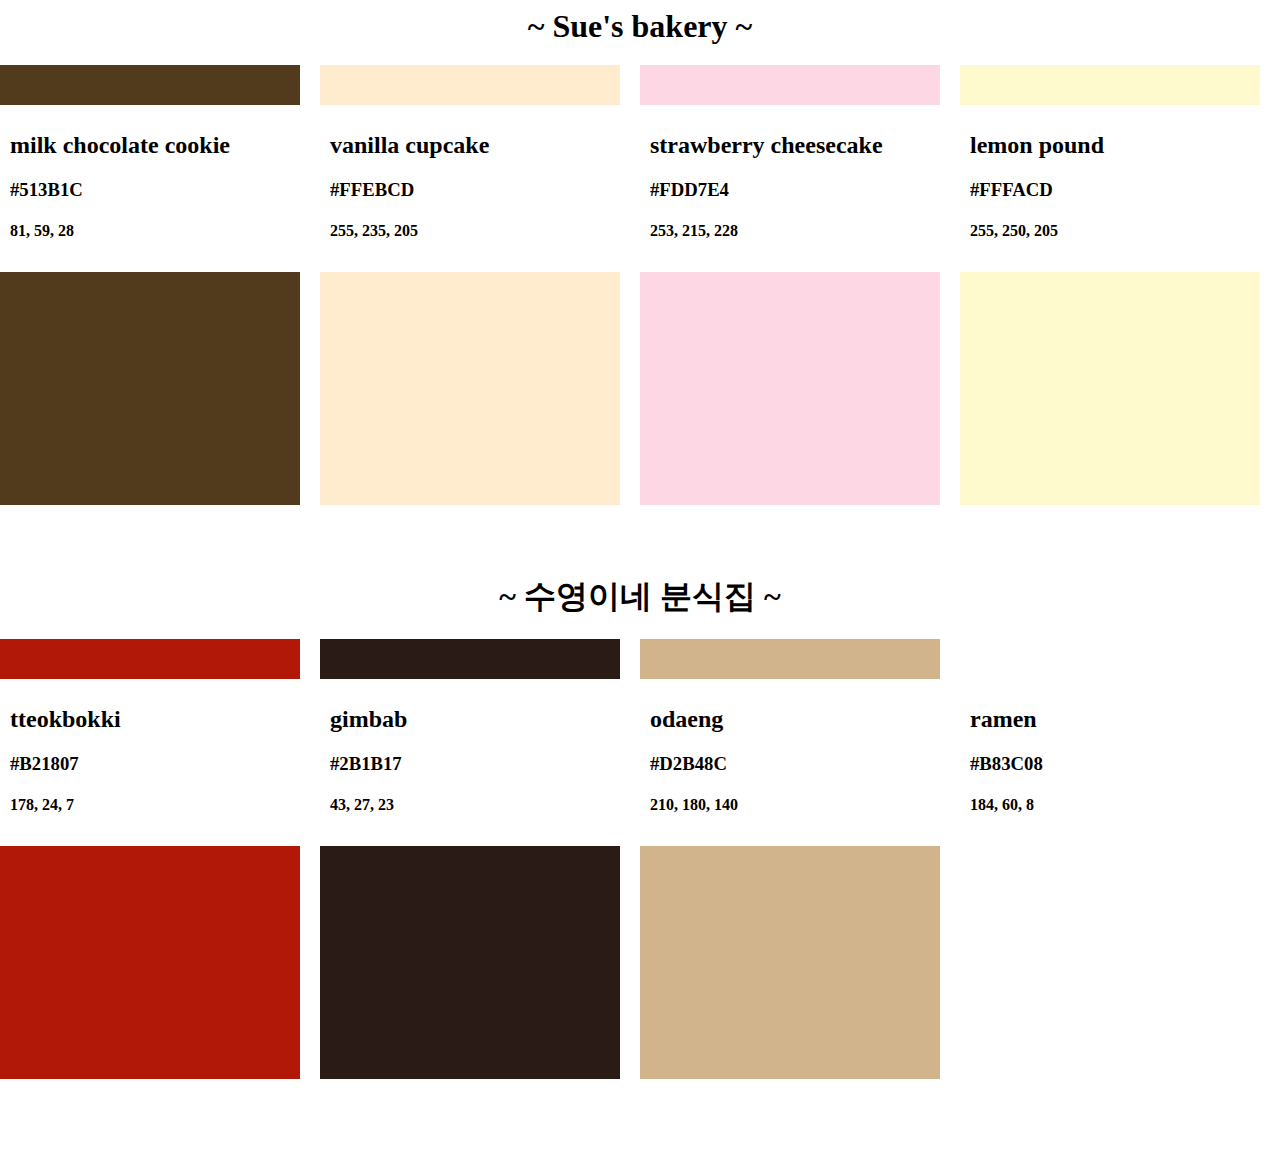
==== day_2/index.html @ 5635eae2 "day_2 edit" ====
<!DOCTYPE html>
<html lang="en">
  <head>
    <meta charset="UTF-8" />
    <meta http-equiv="X-UA-Compatible" content="IE=edge" />
    <meta name="viewport" content="width=device-width, initial-scale=1.0" />
    <title>Document</title>
    <link rel="stylesheet" href="style.css" />
  </head>
  <body>
    <div class="wrap">
      <h1 class="heading">~ Sue's bakery ~</h1>
      <div class="container">
        <div class="main" id="first">
          <div class="inner">
            <h2>milk chocolate cookie</h2>
            <h3>#513B1C</h3>
            <h4>81, 59, 28</h4>
          </div>
        </div>
        <div class="main" id="second">
          <div class="inner">
            <h2>vanilla cupcake</h2>
            <h3>#FFEBCD</h3>
            <h4>255, 235, 205</h4>
          </div>
        </div>
        <div class="main" id="third">
          <div class="inner">
            <h2>strawberry cheesecake</h2>
            <h3>#FDD7E4</h3>
            <h4>253, 215, 228</h4>
          </div>
        </div>
        <div class="main" id="forth">
          <div class="inner">
            <h2>lemon pound</h2>
            <h3>#FFFACD</h3>
            <h4>255, 250, 205</h4>
          </div>
        </div>
      </div>
    </div>
    <div class="wrap">
      <h1 class="heading">~ 수영이네 분식집 ~</h1>
      <div class="container">
        <div class="main" id="b_first">
          <div class="inner">
            <h2>tteokbokki</h2>
            <h3>#B21807</h3>
            <h4>178, 24, 7</h4>
          </div>
        </div>
        <div class="main" id="b_second">
          <div class="inner">
            <h2>gimbab</h2>
            <h3>#2B1B17</h3>
            <h4>43, 27, 23</h4>
          </div>
        </div>
        <div class="main" id="b_third">
          <div class="inner">
            <h2>odaeng</h2>
            <h3>#D2B48C</h3>
            <h4>210, 180, 140</h4>
          </div>
        </div>
        <div class="main" id="b_forth">
          <div class="inner">
            <h2>ramen</h2>
            <h3>#B83C08</h3>
            <h4>184, 60, 8</h4>
          </div>
        </div>
      </div>
    </div>
  </body>
</html>
---- day_2/style.css ----
.wrap {
    display: flex;
    flex-direction: column;
    justify-content: center;
    margin-bottom: 70px;
  }
  .container {
    display: flex;
    justify-content: center;
  }
  .heading {
    margin-bottom: 20px;
    margin: auto;
  }
  .main {
    margin-top: 20px;
    margin-right: 20px;
    width: 300px;
    height: 400px;
    padding-top: 40px;
  }
  .inner {
    width: 300px;
    height: 150px;
    background-color: white;
    padding-top: 7px;
    padding-bottom: 10px;
    padding-left: 10px;
  }
  #first {
    background-color:#513B1C;
  }
  #second {
    background-color: #FFEBCD;
  }
  #third {
    background-color: #FDD7E4;
  }
  #forth {
    background-color: #FFFACD;
  }
  #b_first{
    background-color:#B21807;
  }

  #b_second{
    background-color: #2B1B17;
  }
 #b_third{
    background-color: #D2B48C;
 }

 #b-fourth{
    background-color:#B83C08;
 }
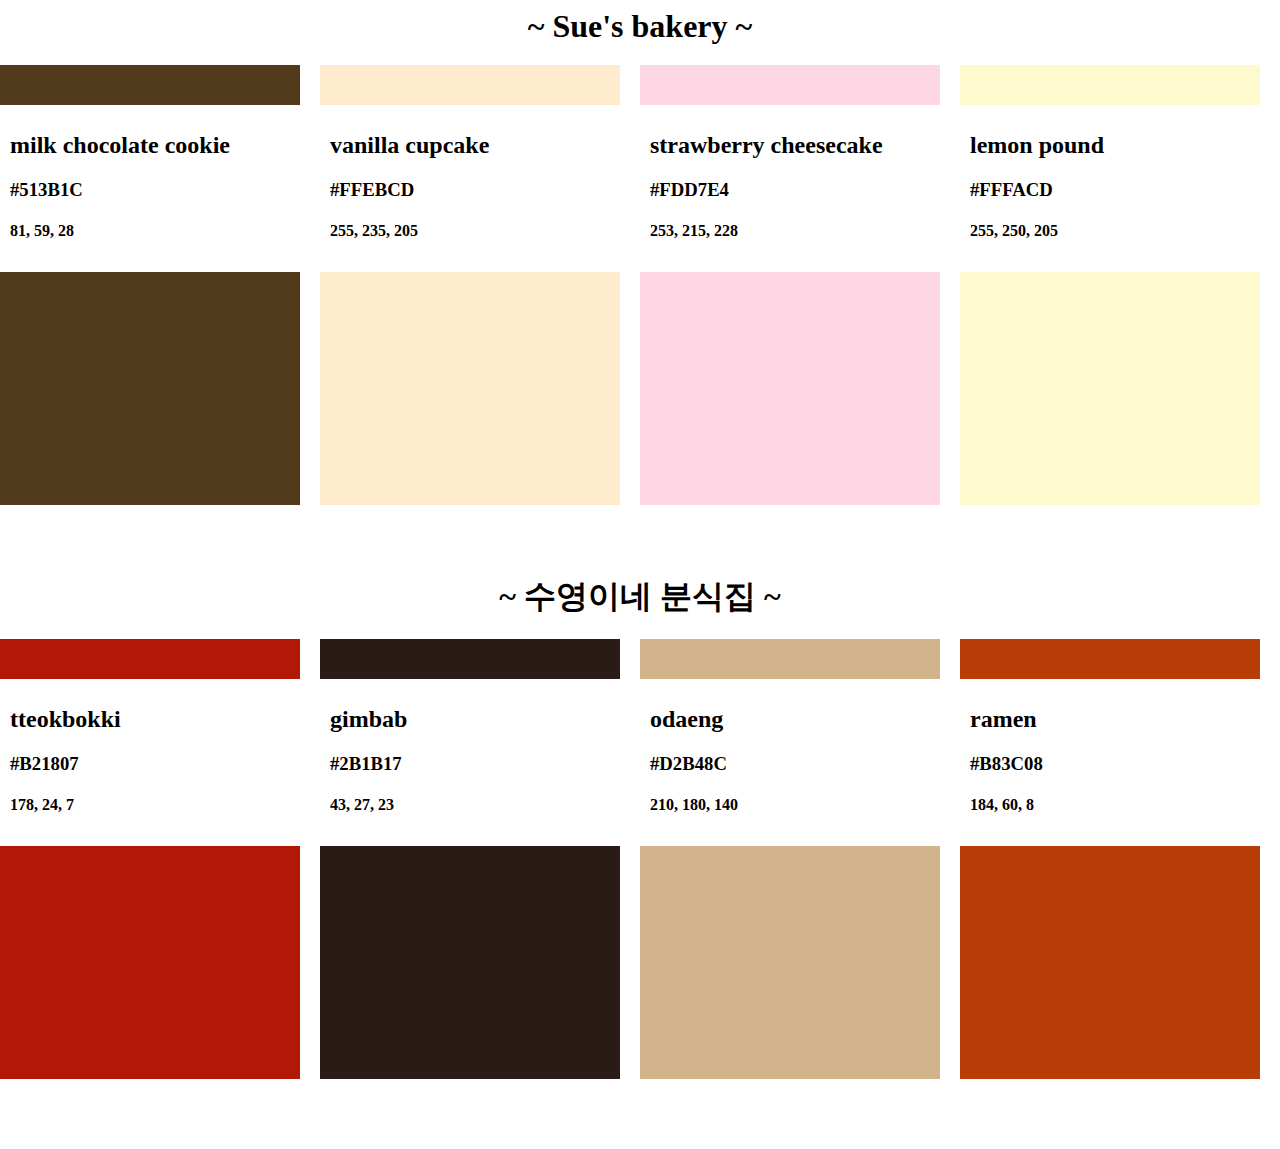
==== commit b4da58e6: "Update index.html" ====
--- a/day_2/index.html
+++ b/day_2/index.html
@@ -65,7 +65,7 @@
             <h4>210, 180, 140</h4>
           </div>
         </div>
-        <div class="main" id="b_forth">
+        <div class="main" id="b_fourth">
           <div class="inner">
             <h2>ramen</h2>
             <h3>#B83C08</h3>
--- a/day_2/style.css
+++ b/day_2/style.css
@@ -50,6 +50,6 @@
     background-color: #D2B48C;
  }
 
- #b-fourth{
+ #b_fourth{
     background-color:#B83C08;
  }